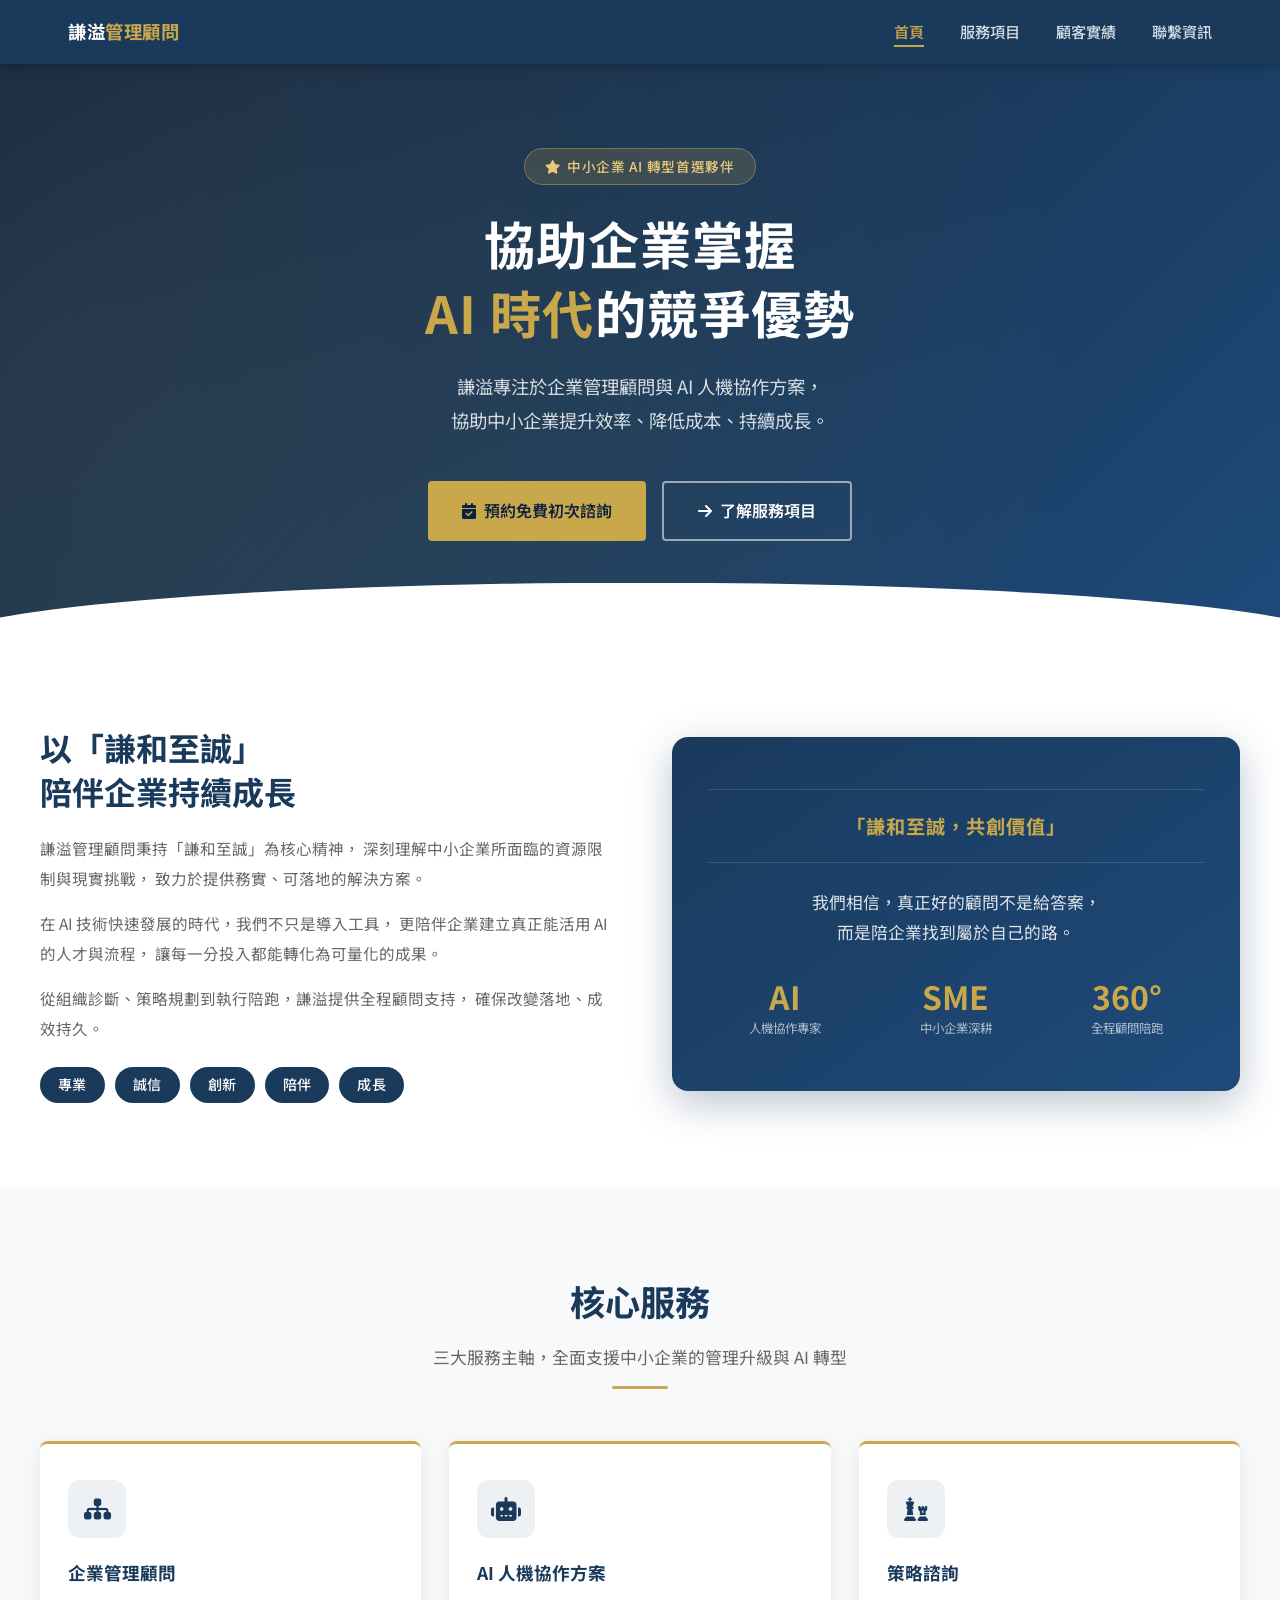
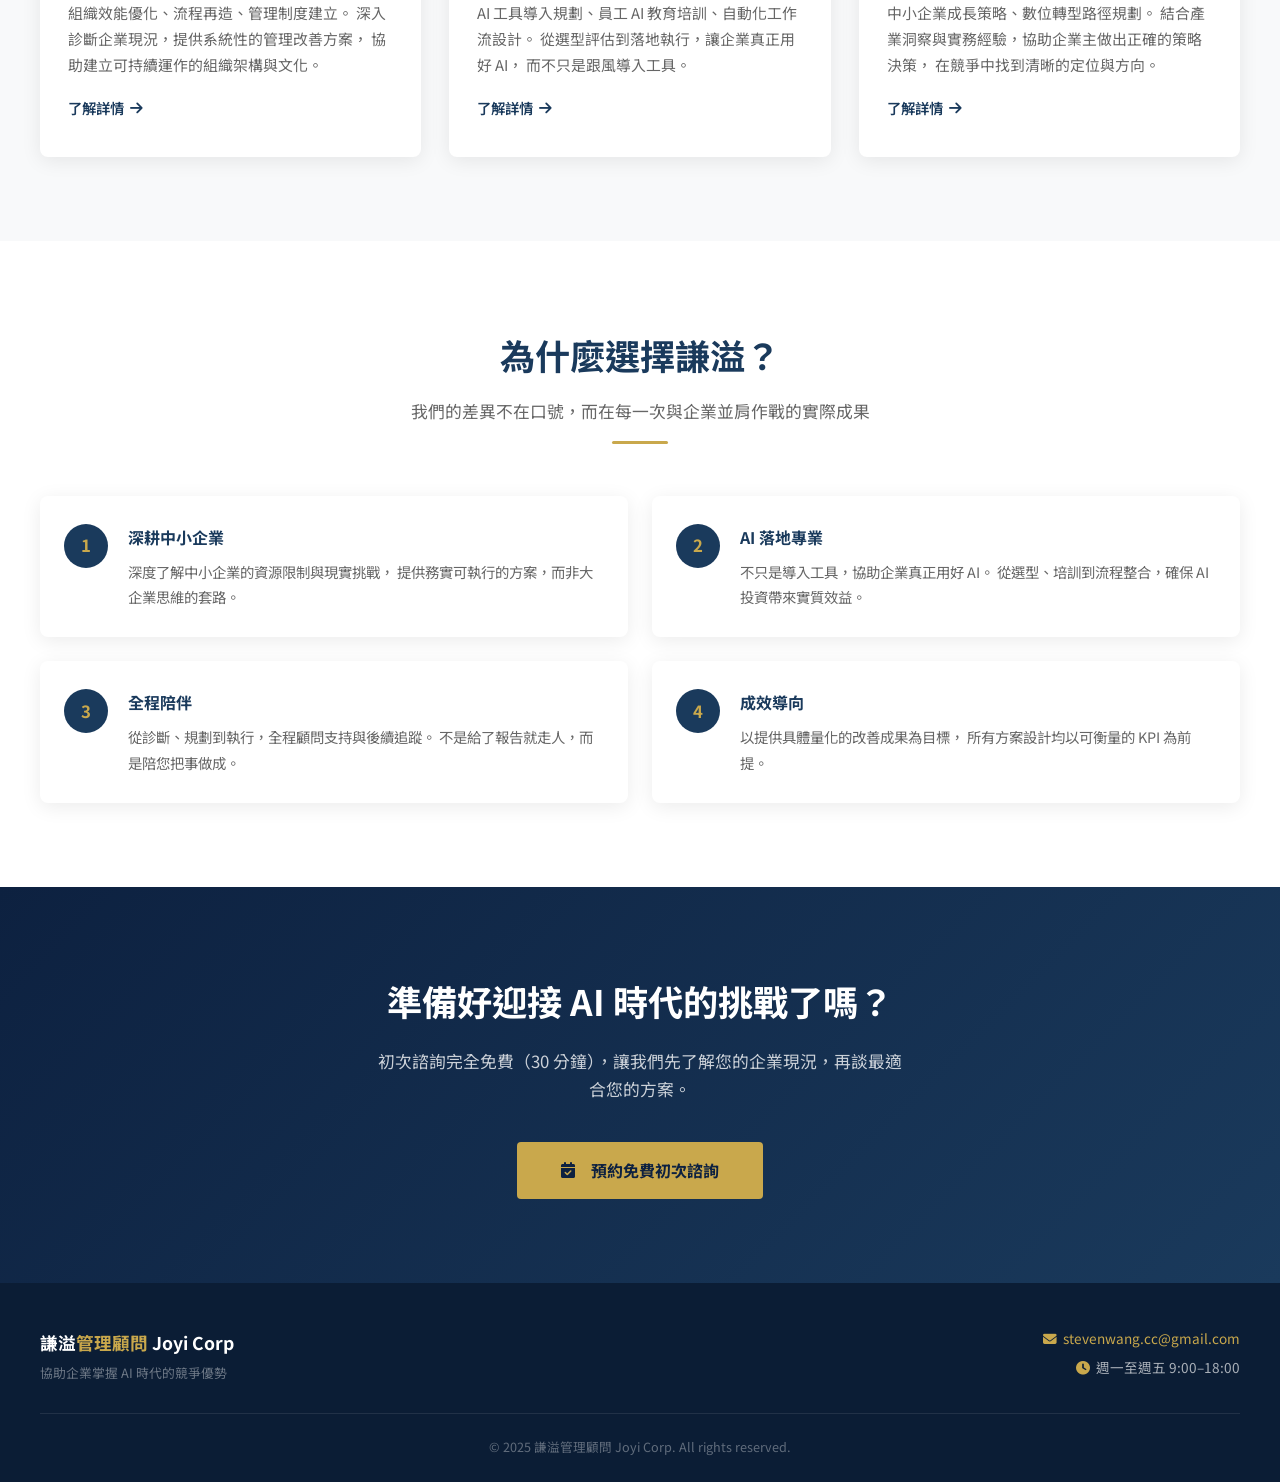
==== index.html @ e5830c94 "init: 謙溢管理顧問官網" ====
<!DOCTYPE html>
<html lang="zh-Hant">
<head>
  <meta charset="UTF-8" />
  <meta name="viewport" content="width=device-width, initial-scale=1.0" />

  <!-- SEO Meta Tags -->
  <title>謙溢管理顧問 Joyi Corp｜企業管理顧問與 AI 人機協作方案</title>
  <meta name="description" content="謙溢管理顧問（Joyi Corp）專注於企業管理顧問與 AI 人機協作方案，協助中小企業提升效率、降低成本、在 AI 時代建立可持續的競爭優勢。" />
  <meta name="keywords" content="企業管理顧問, AI 人機協作, 中小企業顧問, AI 導入, 組織效能優化, 數位轉型" />
  <meta name="robots" content="index, follow" />
  <link rel="canonical" href="https://www.joyicorp.com/" />

  <!-- Open Graph -->
  <meta property="og:type"        content="website" />
  <meta property="og:url"         content="https://www.joyicorp.com/" />
  <meta property="og:title"       content="謙溢管理顧問 Joyi Corp｜企業管理顧問與 AI 人機協作方案" />
  <meta property="og:description" content="謙溢管理顧問專注於企業管理顧問與 AI 人機協作方案，協助中小企業提升效率、降低成本、在 AI 時代建立可持續的競爭優勢。" />
  <meta property="og:site_name"   content="謙溢管理顧問 Joyi Corp" />

  <!-- Twitter Card -->
  <meta name="twitter:card"        content="summary_large_image" />
  <meta name="twitter:title"       content="謙溢管理顧問 Joyi Corp｜企業管理顧問與 AI 人機協作方案" />
  <meta name="twitter:description" content="謙溢管理顧問專注於企業管理顧問與 AI 人機協作方案，協助中小企業在 AI 時代建立競爭優勢。" />

  <!-- Fonts & Icons -->
  <link rel="preconnect" href="https://fonts.googleapis.com" />
  <link rel="preconnect" href="https://fonts.gstatic.com" crossorigin />
  <link href="https://fonts.googleapis.com/css2?family=Noto+Sans+TC:wght@400;500;700&display=swap" rel="stylesheet" />
  <link rel="stylesheet" href="https://cdnjs.cloudflare.com/ajax/libs/font-awesome/6.5.0/css/all.min.css" />

  <link rel="stylesheet" href="css/style.css" />
</head>
<body>

<!-- Navbar (動態插入) -->
<div id="navbar-placeholder"></div>

<!-- ===================================================
     Hero Section
     =================================================== -->
<section class="hero">
  <div class="hero-content">
    <div class="hero-badge"><i class="fas fa-star" style="margin-right:6px;"></i>中小企業 AI 轉型首選夥伴</div>
    <h1>協助企業掌握<br><em>AI 時代</em>的競爭優勢</h1>
    <p class="hero-sub">
      謙溢專注於企業管理顧問與 AI 人機協作方案，<br>
      協助中小企業提升效率、降低成本、持續成長。
    </p>
    <div class="hero-actions">
      <a href="contact.html" class="btn btn-accent">
        <i class="fas fa-calendar-check"></i>預約免費初次諮詢
      </a>
      <a href="services.html" class="btn btn-outline-light">
        <i class="fas fa-arrow-right"></i>了解服務項目
      </a>
    </div>
  </div>
</section>


<!-- ===================================================
     Company Introduction
     =================================================== -->
<section class="section">
  <div class="container">
    <div class="about-grid">
      <div class="about-text">
        <h2>以「謙和至誠」<br>陪伴企業持續成長</h2>
        <p>
          謙溢管理顧問秉持「謙和至誠」為核心精神，
          深刻理解中小企業所面臨的資源限制與現實挑戰，
          致力於提供務實、可落地的解決方案。
        </p>
        <p>
          在 AI 技術快速發展的時代，我們不只是導入工具，
          更陪伴企業建立真正能活用 AI 的人才與流程，
          讓每一分投入都能轉化為可量化的成果。
        </p>
        <p>
          從組織診斷、策略規劃到執行陪跑，謙溢提供全程顧問支持，
          確保改變落地、成效持久。
        </p>
        <div class="values-list">
          <span class="value-tag">專業</span>
          <span class="value-tag">誠信</span>
          <span class="value-tag">創新</span>
          <span class="value-tag">陪伴</span>
          <span class="value-tag">成長</span>
        </div>
      </div>

      <div class="about-visual">
        <div class="about-quote">「謙和至誠，共創價值」</div>
        <div class="about-main-text">
          我們相信，真正好的顧問不是給答案，<br>
          而是陪企業找到屬於自己的路。
        </div>
        <div class="stat-row">
          <div class="stat-item">
            <div class="num">AI</div>
            <div class="lbl">人機協作專家</div>
          </div>
          <div class="stat-item">
            <div class="num">SME</div>
            <div class="lbl">中小企業深耕</div>
          </div>
          <div class="stat-item">
            <div class="num">360°</div>
            <div class="lbl">全程顧問陪跑</div>
          </div>
        </div>
      </div>
    </div>
  </div>
</section>


<!-- ===================================================
     Core Services Overview
     =================================================== -->
<section class="section section-alt">
  <div class="container">
    <div class="section-title">
      <h2>核心服務</h2>
      <p>三大服務主軸，全面支援中小企業的管理升級與 AI 轉型</p>
      <div class="divider"></div>
    </div>

    <div class="cards-grid">

      <div class="card">
        <div class="card-icon"><i class="fas fa-sitemap"></i></div>
        <h3>企業管理顧問</h3>
        <p>
          組織效能優化、流程再造、管理制度建立。
          深入診斷企業現況，提供系統性的管理改善方案，
          協助建立可持續運作的組織架構與文化。
        </p>
        <a href="services.html" class="card-link">了解詳情 <i class="fas fa-arrow-right"></i></a>
      </div>

      <div class="card">
        <div class="card-icon"><i class="fas fa-robot"></i></div>
        <h3>AI 人機協作方案</h3>
        <p>
          AI 工具導入規劃、員工 AI 教育培訓、自動化工作流設計。
          從選型評估到落地執行，讓企業真正用好 AI，
          而不只是跟風導入工具。
        </p>
        <a href="services.html" class="card-link">了解詳情 <i class="fas fa-arrow-right"></i></a>
      </div>

      <div class="card">
        <div class="card-icon"><i class="fas fa-chess"></i></div>
        <h3>策略諮詢</h3>
        <p>
          中小企業成長策略、數位轉型路徑規劃。
          結合產業洞察與實務經驗，協助企業主做出正確的策略決策，
          在競爭中找到清晰的定位與方向。
        </p>
        <a href="services.html" class="card-link">了解詳情 <i class="fas fa-arrow-right"></i></a>
      </div>

    </div>
  </div>
</section>


<!-- ===================================================
     Why Choose Joyi
     =================================================== -->
<section class="section">
  <div class="container">
    <div class="section-title">
      <h2>為什麼選擇謙溢？</h2>
      <p>我們的差異不在口號，而在每一次與企業並肩作戰的實際成果</p>
      <div class="divider"></div>
    </div>

    <div class="why-grid">

      <div class="why-item">
        <div class="why-num">1</div>
        <div class="why-body">
          <h3>深耕中小企業</h3>
          <p>
            深度了解中小企業的資源限制與現實挑戰，
            提供務實可執行的方案，而非大企業思維的套路。
          </p>
        </div>
      </div>

      <div class="why-item">
        <div class="why-num">2</div>
        <div class="why-body">
          <h3>AI 落地專業</h3>
          <p>
            不只是導入工具，協助企業真正用好 AI。
            從選型、培訓到流程整合，確保 AI 投資帶來實質效益。
          </p>
        </div>
      </div>

      <div class="why-item">
        <div class="why-num">3</div>
        <div class="why-body">
          <h3>全程陪伴</h3>
          <p>
            從診斷、規劃到執行，全程顧問支持與後續追蹤。
            不是給了報告就走人，而是陪您把事做成。
          </p>
        </div>
      </div>

      <div class="why-item">
        <div class="why-num">4</div>
        <div class="why-body">
          <h3>成效導向</h3>
          <p>
            以提供具體量化的改善成果為目標，
            所有方案設計均以可衡量的 KPI 為前提。
          </p>
        </div>
      </div>

    </div>
  </div>
</section>


<!-- ===================================================
     CTA
     =================================================== -->
<section class="cta-section">
  <div class="container">
    <h2>準備好迎接 AI 時代的挑戰了嗎？</h2>
    <p>初次諮詢完全免費（30 分鐘），讓我們先了解您的企業現況，再談最適合您的方案。</p>
    <a href="contact.html" class="btn btn-accent-full">
      <i class="fas fa-calendar-check"></i>&ensp;預約免費初次諮詢
    </a>
  </div>
</section>


<!-- Footer (動態插入) -->
<div id="footer-placeholder"></div>

<script src="js/main.js"></script>
</body>
</html>
---- css/style.css ----
/* ================================================================
   謙溢管理顧問 Joyi Corp — Main Stylesheet
   ================================================================ */

/* === Reset & Base === */
*, *::before, *::after { box-sizing: border-box; margin: 0; padding: 0; }

:root {
  --primary:      #1a3a5c;
  --primary-dark: #0d2140;
  --primary-mid:  #1e4a7a;
  --accent:       #c9a84c;
  --accent-light: #e8c97a;
  --white:        #ffffff;
  --bg:           #f8f9fa;
  --text:         #2d2d2d;
  --text-light:   #666666;
  --border:       #e0e0e0;
  --shadow:       0 4px 20px rgba(0,0,0,0.08);
  --radius:       8px;
  --transition:   0.3s ease;
}

html { scroll-behavior: smooth; }

body {
  font-family: 'Noto Sans TC', sans-serif;
  color: var(--text);
  background: var(--white);
  line-height: 1.7;
  font-size: 16px;
}

img { max-width: 100%; display: block; }
a { color: inherit; }


/* ================================================================
   NAVBAR
   ================================================================ */
.navbar {
  position: fixed;
  top: 0; left: 0; right: 0;
  background: var(--primary);
  z-index: 1000;
  box-shadow: 0 2px 12px rgba(0,0,0,0.25);
}

.navbar-inner {
  max-width: 1200px;
  margin: 0 auto;
  padding: 0 28px;
  height: 64px;
  display: flex;
  align-items: center;
  justify-content: space-between;
}

.navbar-logo {
  text-decoration: none;
  font-size: 1.15rem;
  font-weight: 700;
  color: var(--white);
  letter-spacing: 0.03em;
  white-space: nowrap;
}
.navbar-logo span { color: var(--accent); }

.navbar-links {
  display: flex;
  list-style: none;
  gap: 36px;
}
.navbar-links a {
  text-decoration: none;
  color: rgba(255,255,255,0.82);
  font-size: 0.95rem;
  font-weight: 500;
  padding-bottom: 3px;
  border-bottom: 2px solid transparent;
  transition: color var(--transition), border-color var(--transition);
}
.navbar-links a:hover,
.navbar-links a.active {
  color: var(--accent);
  border-bottom-color: var(--accent);
}

.navbar-toggle {
  display: none;
  background: none;
  border: none;
  color: var(--white);
  font-size: 1.4rem;
  cursor: pointer;
  padding: 4px;
  line-height: 1;
}


/* ================================================================
   HERO
   ================================================================ */
.hero {
  background: linear-gradient(135deg, var(--primary-dark) 0%, var(--primary) 55%, var(--primary-mid) 100%);
  color: var(--white);
  padding: 148px 28px 100px;
  text-align: center;
  position: relative;
  overflow: hidden;
}

.hero::before {
  content: '';
  position: absolute;
  top: -40%; left: -40%;
  width: 180%; height: 180%;
  background: radial-gradient(circle at 25% 55%, rgba(201,168,76,0.12) 0%, transparent 55%);
  pointer-events: none;
}

.hero::after {
  content: '';
  position: absolute;
  bottom: -2px; left: 0; right: 0;
  height: 60px;
  background: var(--white);
  clip-path: ellipse(55% 100% at 50% 100%);
}

.hero-content {
  position: relative;
  max-width: 820px;
  margin: 0 auto;
}

.hero-badge {
  display: inline-block;
  background: rgba(201,168,76,0.18);
  border: 1px solid rgba(201,168,76,0.45);
  color: var(--accent-light);
  padding: 6px 20px;
  border-radius: 20px;
  font-size: 0.85rem;
  font-weight: 500;
  letter-spacing: 0.05em;
  margin-bottom: 24px;
}

.hero h1 {
  font-size: clamp(1.9rem, 4.5vw, 3.2rem);
  font-weight: 700;
  line-height: 1.35;
  margin-bottom: 22px;
  letter-spacing: 0.02em;
}

.hero h1 em {
  color: var(--accent);
  font-style: normal;
}

.hero-sub {
  font-size: clamp(1rem, 2vw, 1.15rem);
  color: rgba(255,255,255,0.82);
  max-width: 660px;
  margin: 0 auto 44px;
  line-height: 1.85;
}

.hero-actions {
  display: flex;
  gap: 16px;
  justify-content: center;
  flex-wrap: wrap;
}


/* ================================================================
   BUTTONS
   ================================================================ */
.btn {
  display: inline-flex;
  align-items: center;
  gap: 8px;
  padding: 14px 34px;
  border-radius: 4px;
  font-size: 1rem;
  font-weight: 600;
  font-family: 'Noto Sans TC', sans-serif;
  text-decoration: none;
  cursor: pointer;
  border: none;
  transition: all var(--transition);
  white-space: nowrap;
}

.btn-accent {
  background: var(--accent);
  color: var(--primary-dark);
}
.btn-accent:hover {
  background: var(--accent-light);
  transform: translateY(-2px);
  box-shadow: 0 6px 22px rgba(201,168,76,0.45);
}

.btn-outline-light {
  background: transparent;
  color: var(--white);
  border: 2px solid rgba(255,255,255,0.55);
}
.btn-outline-light:hover {
  border-color: var(--accent);
  color: var(--accent);
}

.btn-primary {
  background: var(--primary);
  color: var(--white);
  width: 100%;
  padding: 14px;
  justify-content: center;
  font-size: 1rem;
  border-radius: var(--radius);
}
.btn-primary:hover {
  background: var(--primary-dark);
  transform: translateY(-1px);
  box-shadow: 0 4px 16px rgba(13,33,64,0.4);
}

.btn-accent-full {
  background: var(--accent);
  color: var(--primary-dark);
  font-weight: 700;
  padding: 15px 44px;
}
.btn-accent-full:hover {
  background: var(--accent-light);
  transform: translateY(-2px);
  box-shadow: 0 6px 22px rgba(201,168,76,0.45);
}


/* ================================================================
   LAYOUT UTILITIES
   ================================================================ */
.section { padding: 84px 28px; }
.section-alt { background: var(--bg); }
.section-dark {
  background: linear-gradient(135deg, var(--primary-dark) 0%, var(--primary) 100%);
  color: var(--white);
}

.container { max-width: 1200px; margin: 0 auto; }

.section-title {
  text-align: center;
  margin-bottom: 52px;
}
.section-title h2 {
  font-size: clamp(1.5rem, 3vw, 2.2rem);
  color: var(--primary);
  font-weight: 700;
  margin-bottom: 12px;
}
.section-title h2.light { color: var(--white); }
.section-title p {
  color: var(--text-light);
  font-size: 1.05rem;
  max-width: 600px;
  margin: 0 auto;
  line-height: 1.75;
}
.section-title p.light { color: rgba(255,255,255,0.75); }
.divider {
  width: 56px; height: 3px;
  background: var(--accent);
  margin: 14px auto 0;
  border-radius: 2px;
}


/* ================================================================
   PAGE HEADER (inner pages)
   ================================================================ */
.page-header {
  background: linear-gradient(135deg, var(--primary-dark) 0%, var(--primary) 60%, var(--primary-mid) 100%);
  color: var(--white);
  padding: 128px 28px 64px;
  text-align: center;
  position: relative;
  overflow: hidden;
}
.page-header::before {
  content: '';
  position: absolute;
  inset: 0;
  background: radial-gradient(circle at 70% 50%, rgba(201,168,76,0.09) 0%, transparent 55%);
  pointer-events: none;
}
.page-header-content { position: relative; }
.page-header h1 {
  font-size: clamp(1.8rem, 3.5vw, 2.8rem);
  font-weight: 700;
  margin-bottom: 14px;
}
.page-header p {
  color: rgba(255,255,255,0.8);
  font-size: 1.05rem;
  max-width: 600px;
  margin: 0 auto;
  line-height: 1.8;
}
.breadcrumb {
  font-size: 0.85rem;
  color: rgba(255,255,255,0.55);
  margin-bottom: 16px;
}
.breadcrumb a { color: var(--accent); text-decoration: none; }
.breadcrumb a:hover { text-decoration: underline; }


/* ================================================================
   SERVICE CARDS (homepage overview)
   ================================================================ */
.cards-grid {
  display: grid;
  grid-template-columns: repeat(auto-fit, minmax(290px, 1fr));
  gap: 28px;
}

.card {
  background: var(--white);
  border-radius: var(--radius);
  padding: 36px 28px;
  box-shadow: var(--shadow);
  border-top: 3px solid var(--accent);
  transition: transform var(--transition), box-shadow var(--transition);
}
.card:hover {
  transform: translateY(-5px);
  box-shadow: 0 10px 36px rgba(0,0,0,0.12);
}

.card-icon {
  width: 58px; height: 58px;
  background: rgba(26,58,92,0.07);
  border-radius: 12px;
  display: flex; align-items: center; justify-content: center;
  margin-bottom: 20px;
  font-size: 1.5rem;
  color: var(--primary);
}

.card h3 {
  font-size: 1.1rem;
  color: var(--primary);
  font-weight: 700;
  margin-bottom: 12px;
}

.card p {
  color: var(--text-light);
  font-size: 0.93rem;
  line-height: 1.75;
}

.card-link {
  display: inline-flex;
  align-items: center;
  gap: 6px;
  margin-top: 18px;
  color: var(--primary);
  font-weight: 600;
  font-size: 0.9rem;
  text-decoration: none;
  transition: color var(--transition), gap var(--transition);
}
.card-link:hover { color: var(--accent); gap: 10px; }


/* ================================================================
   ABOUT SECTION
   ================================================================ */
.about-grid {
  display: grid;
  grid-template-columns: 1fr 1fr;
  gap: 64px;
  align-items: center;
}

.about-text h2 {
  font-size: clamp(1.4rem, 2.5vw, 2rem);
  color: var(--primary);
  font-weight: 700;
  margin-bottom: 20px;
  line-height: 1.4;
}

.about-text p {
  color: var(--text-light);
  line-height: 1.9;
  margin-bottom: 16px;
  font-size: 0.97rem;
}

.values-list {
  display: flex;
  flex-wrap: wrap;
  gap: 10px;
  margin-top: 24px;
}

.value-tag {
  background: var(--primary);
  color: var(--white);
  padding: 6px 18px;
  border-radius: 20px;
  font-size: 0.88rem;
  font-weight: 500;
  letter-spacing: 0.03em;
}

.about-visual {
  background: linear-gradient(145deg, var(--primary) 0%, var(--primary-mid) 100%);
  border-radius: 16px;
  padding: 52px 36px;
  color: var(--white);
  text-align: center;
  box-shadow: 0 12px 40px rgba(26,58,92,0.3);
}

.about-main-text {
  font-size: 1.05rem;
  color: rgba(255,255,255,0.85);
  line-height: 1.8;
  margin-bottom: 32px;
}

.about-quote {
  font-size: 1.2rem;
  color: var(--accent);
  font-weight: 700;
  padding: 20px 0;
  border-top: 1px solid rgba(255,255,255,0.12);
  border-bottom: 1px solid rgba(255,255,255,0.12);
  margin-bottom: 24px;
  letter-spacing: 0.05em;
}

.stat-row {
  display: flex;
  justify-content: space-around;
  gap: 16px;
}

.stat-item .num {
  font-size: 2rem;
  font-weight: 700;
  color: var(--accent);
  line-height: 1;
}

.stat-item .lbl {
  font-size: 0.78rem;
  color: rgba(255,255,255,0.65);
  margin-top: 6px;
}


/* ================================================================
   WHY CHOOSE
   ================================================================ */
.why-grid {
  display: grid;
  grid-template-columns: repeat(2, 1fr);
  gap: 24px;
}

.why-item {
  display: flex;
  gap: 20px;
  padding: 28px 24px;
  background: var(--white);
  border-radius: var(--radius);
  box-shadow: var(--shadow);
  transition: transform var(--transition);
}
.why-item:hover { transform: translateY(-3px); }

.why-num {
  flex-shrink: 0;
  width: 44px; height: 44px;
  background: var(--primary);
  color: var(--accent);
  border-radius: 50%;
  display: flex; align-items: center; justify-content: center;
  font-size: 1.05rem;
  font-weight: 700;
}

.why-body h3 {
  font-size: 1rem;
  color: var(--primary);
  font-weight: 700;
  margin-bottom: 8px;
}
.why-body p {
  font-size: 0.9rem;
  color: var(--text-light);
  line-height: 1.75;
}


/* ================================================================
   CTA SECTION
   ================================================================ */
.cta-section {
  background: linear-gradient(135deg, var(--primary-dark) 0%, var(--primary) 100%);
  color: var(--white);
  text-align: center;
  padding: 84px 28px;
}
.cta-section h2 {
  font-size: clamp(1.5rem, 3vw, 2.2rem);
  font-weight: 700;
  margin-bottom: 16px;
}
.cta-section p {
  color: rgba(255,255,255,0.78);
  margin-bottom: 38px;
  font-size: 1.05rem;
  max-width: 540px;
  margin-left: auto;
  margin-right: auto;
}
.cta-section p + .btn { margin-top: 0; }


/* ================================================================
   SERVICES PAGE
   ================================================================ */
.service-block {
  padding: 60px 0;
  border-bottom: 1px solid var(--border);
}
.service-block:last-child {
  border-bottom: none;
  padding-bottom: 0;
}
.service-block:first-child { padding-top: 0; }

.service-header {
  display: flex;
  align-items: flex-start;
  gap: 20px;
  margin-bottom: 36px;
}

.service-icon {
  flex-shrink: 0;
  width: 68px; height: 68px;
  background: var(--primary);
  border-radius: 14px;
  display: flex; align-items: center; justify-content: center;
  font-size: 1.8rem;
  color: var(--accent);
  box-shadow: 0 4px 16px rgba(26,58,92,0.25);
}

.service-header-text h2 {
  font-size: clamp(1.3rem, 2.5vw, 1.9rem);
  color: var(--primary);
  font-weight: 700;
  margin-bottom: 8px;
}
.service-header-text p {
  color: var(--text-light);
  font-size: 0.97rem;
  line-height: 1.7;
  max-width: 680px;
}

.service-items {
  display: grid;
  grid-template-columns: repeat(auto-fit, minmax(240px, 1fr));
  gap: 20px;
}

.service-item {
  background: var(--bg);
  border-radius: var(--radius);
  padding: 24px 22px;
  border-left: 4px solid var(--accent);
  transition: box-shadow var(--transition), transform var(--transition);
}
.service-item:hover {
  box-shadow: var(--shadow);
  transform: translateX(4px);
}

.service-item-icon {
  font-size: 1.3rem;
  color: var(--primary);
  margin-bottom: 12px;
}

.service-item h4 {
  font-size: 1rem;
  color: var(--primary);
  font-weight: 700;
  margin-bottom: 8px;
}
.service-item p {
  font-size: 0.88rem;
  color: var(--text-light);
  line-height: 1.75;
}


/* ================================================================
   CASES PAGE
   ================================================================ */
.cases-grid {
  display: grid;
  grid-template-columns: repeat(auto-fit, minmax(300px, 1fr));
  gap: 28px;
}

.case-card {
  background: var(--white);
  border-radius: var(--radius);
  overflow: hidden;
  box-shadow: var(--shadow);
  transition: transform var(--transition), box-shadow var(--transition);
}
.case-card:hover {
  transform: translateY(-4px);
  box-shadow: 0 10px 36px rgba(0,0,0,0.12);
}

.case-card-header {
  background: var(--primary);
  padding: 18px 24px;
  display: flex;
  align-items: center;
  gap: 12px;
}

.case-num {
  color: rgba(255,255,255,0.45);
  font-size: 0.85rem;
  font-weight: 700;
}

.case-industry-badge {
  background: var(--accent);
  color: var(--primary-dark);
  padding: 4px 14px;
  border-radius: 20px;
  font-size: 0.83rem;
  font-weight: 700;
  letter-spacing: 0.03em;
}

.case-card-body { padding: 24px; }

.case-row { margin-bottom: 18px; }
.case-row:last-child { margin-bottom: 0; }

.case-label {
  display: flex;
  align-items: center;
  gap: 6px;
  font-size: 0.78rem;
  color: var(--text-light);
  text-transform: uppercase;
  letter-spacing: 0.08em;
  margin-bottom: 6px;
  font-weight: 600;
}
.case-label i { color: var(--accent); font-size: 0.85rem; }

.case-content {
  color: var(--text);
  font-size: 0.93rem;
  line-height: 1.7;
}
.case-pending { color: #b0b0b0; font-style: italic; }


/* Testimonials */
.testimonials-grid {
  display: grid;
  grid-template-columns: repeat(auto-fit, minmax(290px, 1fr));
  gap: 28px;
}

.testimonial {
  background: var(--white);
  border-radius: var(--radius);
  padding: 36px 28px 28px;
  box-shadow: var(--shadow);
  position: relative;
  border-bottom: 3px solid var(--accent);
}

.testimonial-quote-icon {
  position: absolute;
  top: 18px; left: 22px;
  font-size: 4.5rem;
  color: var(--accent);
  opacity: 0.2;
  line-height: 1;
  font-family: Georgia, serif;
  user-select: none;
}

.testimonial-text {
  color: var(--text);
  font-size: 0.94rem;
  line-height: 1.85;
  font-style: italic;
  position: relative;
  margin-top: 10px;
}
.testimonial-text.pending { color: #bbb; }

.testimonial-author {
  margin-top: 22px;
  padding-top: 16px;
  border-top: 1px solid var(--border);
  font-weight: 700;
  color: var(--primary);
  font-size: 0.88rem;
  font-style: normal;
}
.testimonial-author.pending { color: #ccc; }


/* ================================================================
   CONTACT PAGE
   ================================================================ */
.contact-grid {
  display: grid;
  grid-template-columns: 1.8fr 1fr;
  gap: 52px;
  align-items: start;
}

.form-section-title {
  font-size: 1.2rem;
  color: var(--primary);
  font-weight: 700;
  margin-bottom: 28px;
  padding-bottom: 14px;
  border-bottom: 2px solid var(--accent);
}

.form-group { margin-bottom: 20px; }

.form-group label {
  display: block;
  font-size: 0.9rem;
  font-weight: 600;
  color: var(--primary);
  margin-bottom: 8px;
}
.form-group label .req {
  color: #d95f4b;
  margin-left: 2px;
}

.form-control {
  width: 100%;
  padding: 12px 16px;
  border: 1.5px solid var(--border);
  border-radius: var(--radius);
  font-size: 0.97rem;
  font-family: 'Noto Sans TC', sans-serif;
  color: var(--text);
  background: var(--white);
  transition: border-color var(--transition), box-shadow var(--transition);
  appearance: none;
  -webkit-appearance: none;
}
.form-control:focus {
  outline: none;
  border-color: var(--primary);
  box-shadow: 0 0 0 3px rgba(26,58,92,0.1);
}

.form-row {
  display: grid;
  grid-template-columns: 1fr 1fr;
  gap: 16px;
}

textarea.form-control {
  resize: vertical;
  min-height: 130px;
  line-height: 1.6;
}

select.form-control {
  background-image: url("data:image/svg+xml,%3Csvg xmlns='http://www.w3.org/2000/svg' width='12' height='8' viewBox='0 0 12 8'%3E%3Cpath fill='%231a3a5c' d='M1 1l5 5 5-5'/%3E%3C/svg%3E");
  background-repeat: no-repeat;
  background-position: right 14px center;
  padding-right: 40px;
  cursor: pointer;
}

.success-msg {
  display: none;
  background: #e8f5e9;
  color: #2e7d32;
  padding: 16px 20px;
  border-radius: var(--radius);
  border: 1px solid #a5d6a7;
  margin-top: 18px;
  font-size: 0.94rem;
  line-height: 1.7;
  align-items: center;
  gap: 10px;
}

.contact-info-panel {
  background: var(--bg);
  border-radius: var(--radius);
  padding: 32px 26px;
}

.info-panel-title {
  font-size: 1.1rem;
  color: var(--primary);
  font-weight: 700;
  margin-bottom: 28px;
  padding-bottom: 14px;
  border-bottom: 2px solid var(--accent);
}

.info-row {
  display: flex;
  gap: 14px;
  margin-bottom: 22px;
  align-items: flex-start;
}

.info-icon {
  flex-shrink: 0;
  width: 38px; height: 38px;
  background: var(--primary);
  border-radius: 8px;
  display: flex; align-items: center; justify-content: center;
  color: var(--accent);
  font-size: 0.88rem;
}

.info-text .lbl {
  font-size: 0.78rem;
  color: var(--text-light);
  margin-bottom: 3px;
  text-transform: uppercase;
  letter-spacing: 0.06em;
  font-weight: 600;
}
.info-text .val {
  font-size: 0.93rem;
  color: var(--text);
  font-weight: 500;
}
.info-text .val a {
  color: var(--primary);
  text-decoration: none;
}
.info-text .val a:hover { color: var(--accent); }

.info-cta-box {
  background: var(--primary);
  color: var(--white);
  border-radius: var(--radius);
  padding: 24px 20px;
  margin-top: 28px;
  text-align: center;
}
.info-cta-box .cta-tag {
  display: inline-block;
  background: var(--accent);
  color: var(--primary-dark);
  font-size: 0.78rem;
  font-weight: 700;
  padding: 4px 14px;
  border-radius: 20px;
  margin-bottom: 12px;
  letter-spacing: 0.04em;
}
.info-cta-box p {
  font-size: 0.93rem;
  color: rgba(255,255,255,0.88);
  line-height: 1.75;
}
.info-cta-box strong { color: var(--accent); }


/* ================================================================
   FOOTER
   ================================================================ */
.footer {
  background: #0b1d35;
  color: rgba(255,255,255,0.65);
  padding: 44px 28px 24px;
}

.footer-inner { max-width: 1200px; margin: 0 auto; }

.footer-top {
  display: flex;
  justify-content: space-between;
  align-items: center;
  flex-wrap: wrap;
  gap: 20px;
  padding-bottom: 28px;
  border-bottom: 1px solid rgba(255,255,255,0.09);
  margin-bottom: 22px;
}

.footer-logo-text {
  font-size: 1.1rem;
  font-weight: 700;
  color: var(--white);
}
.footer-logo-text span { color: var(--accent); }
.footer-logo-sub {
  font-size: 0.8rem;
  color: rgba(255,255,255,0.4);
  margin-top: 4px;
}

.footer-meta {
  text-align: right;
  font-size: 0.85rem;
}
.footer-meta a {
  color: var(--accent);
  text-decoration: none;
  transition: opacity var(--transition);
}
.footer-meta a:hover { opacity: 0.8; }
.footer-meta .sep { margin: 6px 0; }

.footer-bottom {
  text-align: center;
  font-size: 0.79rem;
  color: rgba(255,255,255,0.35);
}


/* ================================================================
   RESPONSIVE
   ================================================================ */
@media (max-width: 900px) {
  .about-grid      { grid-template-columns: 1fr; gap: 36px; }
  .why-grid        { grid-template-columns: 1fr; }
  .contact-grid    { grid-template-columns: 1fr; }
  .footer-meta     { text-align: left; }
}

@media (max-width: 768px) {
  .navbar-links {
    display: none;
    position: absolute;
    top: 64px; left: 0; right: 0;
    background: var(--primary);
    flex-direction: column;
    padding: 12px 24px 20px;
    gap: 0;
    box-shadow: 0 8px 16px rgba(0,0,0,0.25);
  }
  .navbar-links.open { display: flex; }
  .navbar-links a {
    padding: 13px 0;
    border-bottom: 1px solid rgba(255,255,255,0.08);
    border-left: none;
  }
  .navbar-links li:last-child a { border-bottom: none; }
  .navbar-toggle { display: block; }

  .hero { padding: 120px 20px 80px; }
  .hero::after { display: none; }
  .hero-actions { flex-direction: column; align-items: center; }
  .hero-actions .btn { width: 100%; max-width: 320px; justify-content: center; }

  .section { padding: 60px 20px; }

  .form-row { grid-template-columns: 1fr; }

  .service-header { flex-direction: column; }

  .cases-grid { grid-template-columns: 1fr; }
  .testimonials-grid { grid-template-columns: 1fr; }

  .footer-top { flex-direction: column; }
  .footer-meta { text-align: left; }
}

@media (max-width: 480px) {
  .cards-grid { grid-template-columns: 1fr; }
  .service-items { grid-template-columns: 1fr; }
  .stat-row { gap: 8px; }
}
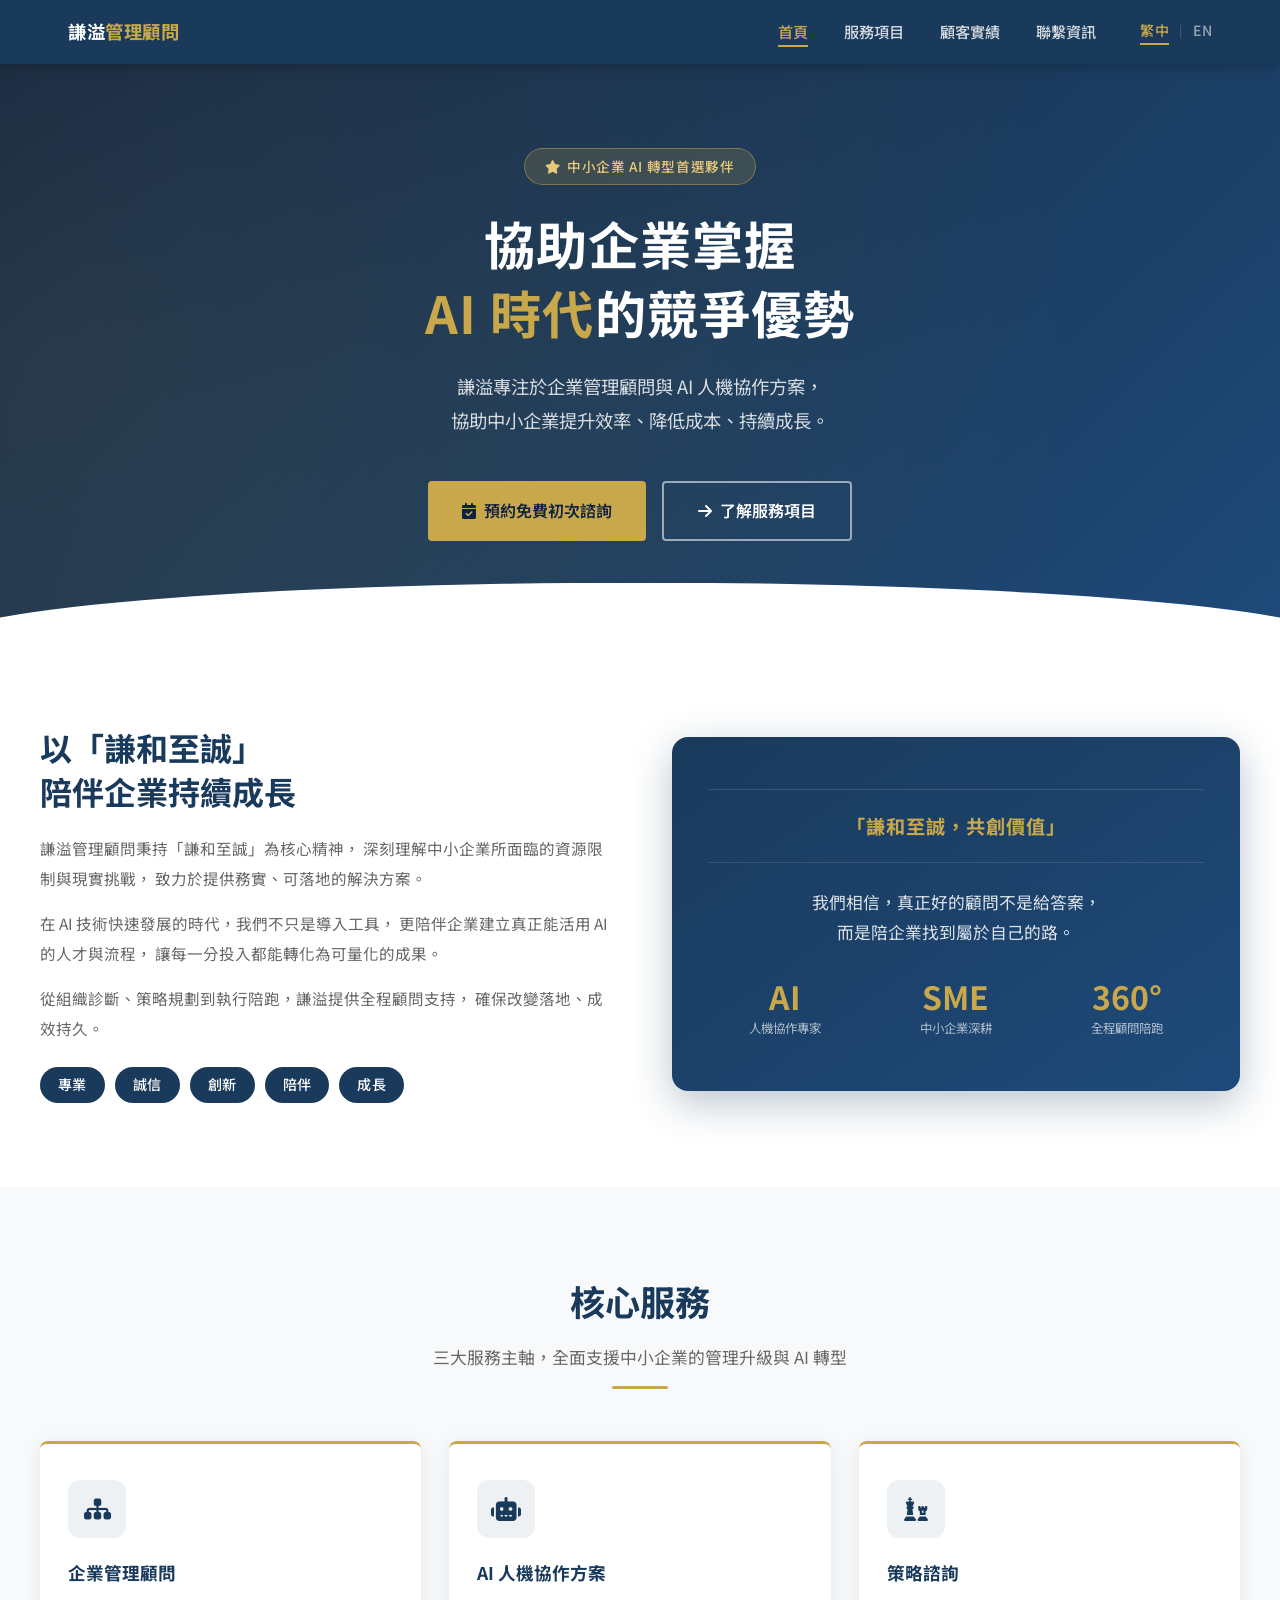
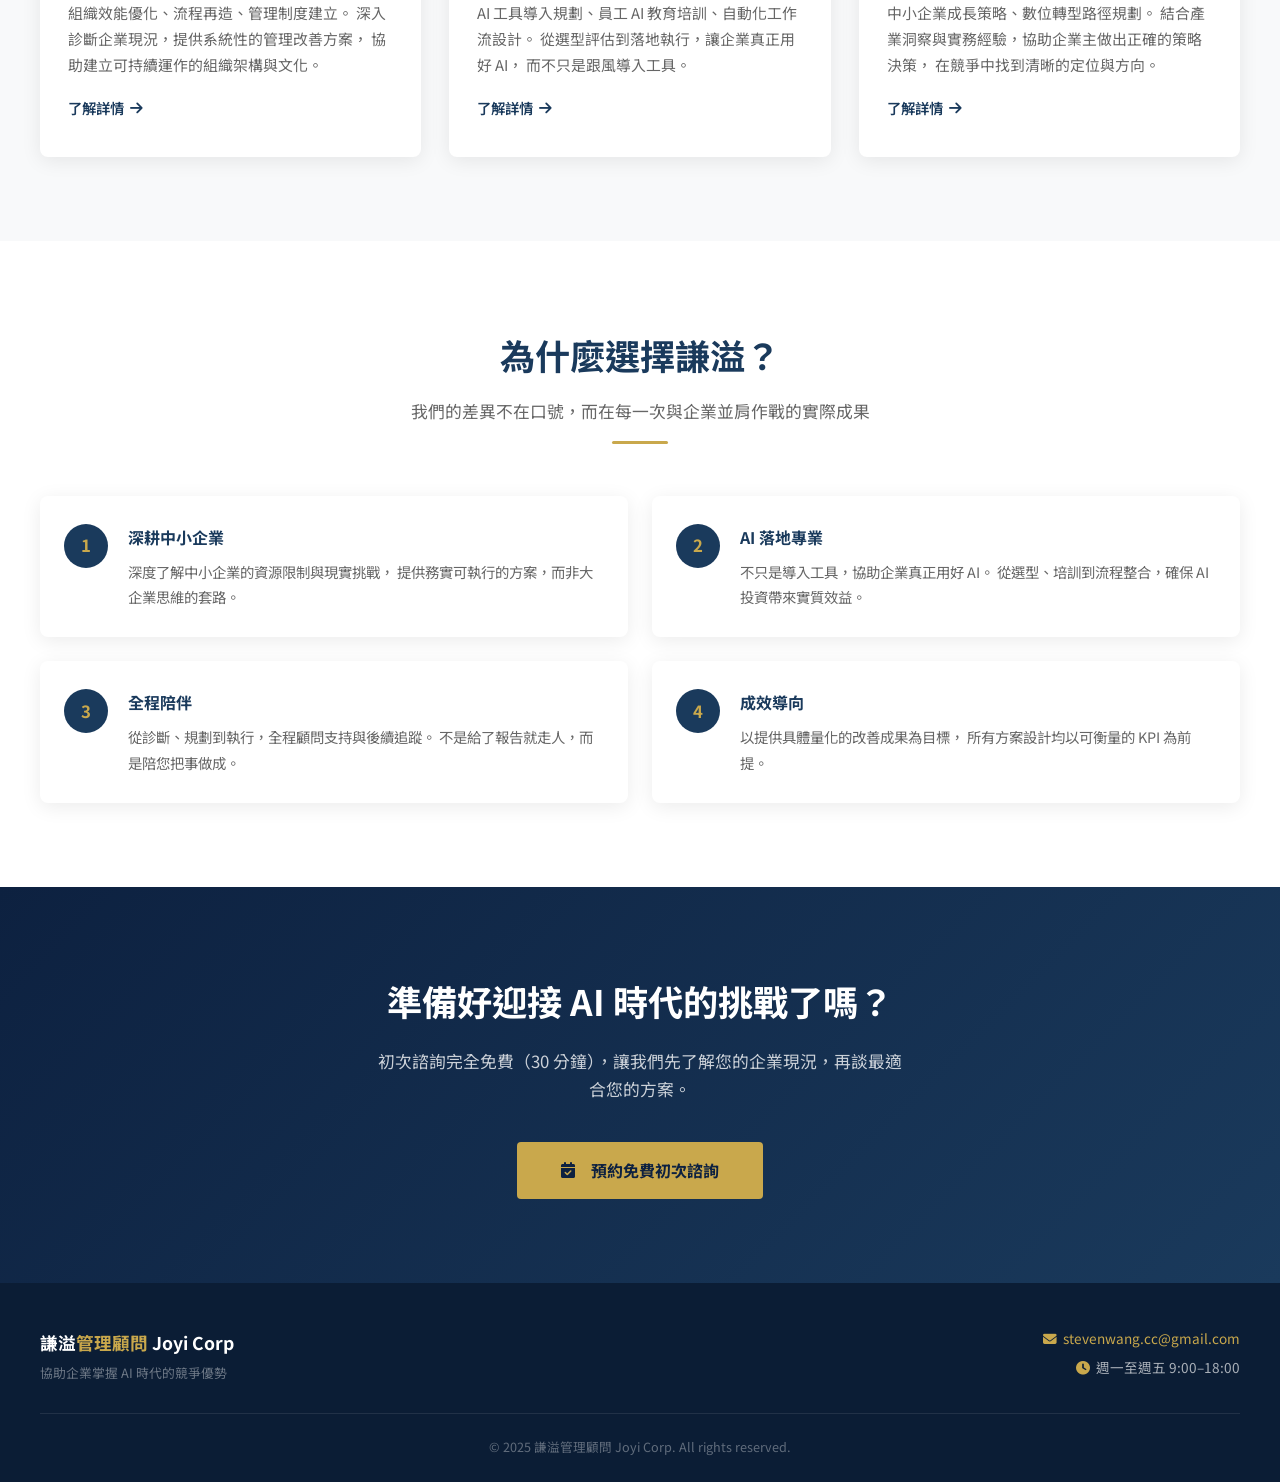
==== commit 1b01155f: "新增英文版網站與完整SEO設定" ====
--- a/index.html
+++ b/index.html
@@ -9,7 +9,10 @@
   <meta name="description" content="謙溢管理顧問（Joyi Corp）專注於企業管理顧問與 AI 人機協作方案，協助中小企業提升效率、降低成本、在 AI 時代建立可持續的競爭優勢。" />
   <meta name="keywords" content="企業管理顧問, AI 人機協作, 中小企業顧問, AI 導入, 組織效能優化, 數位轉型" />
   <meta name="robots" content="index, follow" />
-  <link rel="canonical" href="https://www.joyicorp.com/" />
+  <link rel="canonical" href="https://joyicorp.com/" />
+  <link rel="alternate" hreflang="zh-TW" href="https://joyicorp.com/" />
+  <link rel="alternate" hreflang="en" href="https://joyicorp.com/en/" />
+  <link rel="alternate" hreflang="x-default" href="https://joyicorp.com/" />
 
   <!-- Open Graph -->
   <meta property="og:type"        content="website" />
--- a/css/style.css
+++ b/css/style.css
@@ -954,6 +954,42 @@
   text-align: center;
   font-size: 0.79rem;
   color: rgba(255,255,255,0.35);
+}
+
+
+/* ================================================================
+   LANGUAGE SWITCHER
+   ================================================================ */
+.lang-item {
+  display: flex;
+  align-items: center;
+  margin-left: 8px;
+}
+
+.lang-sep {
+  color: rgba(255,255,255,0.3);
+  margin: 0 5px;
+  font-size: 0.85rem;
+  line-height: 1;
+}
+
+.navbar-links .lang-btn {
+  font-size: 0.88rem;
+  font-weight: 500;
+  padding-bottom: 0;
+  border-bottom: 2px solid transparent;
+  color: rgba(255,255,255,0.55);
+  letter-spacing: 0.03em;
+}
+
+.navbar-links .lang-btn:hover {
+  color: var(--accent);
+  border-bottom-color: transparent;
+}
+
+.navbar-links .lang-btn.lang-active {
+  color: var(--accent);
+  border-bottom-color: var(--accent);
 }
 
 
@@ -987,6 +1023,21 @@
   .navbar-links li:last-child a { border-bottom: none; }
   .navbar-toggle { display: block; }
 
+  /* Language switcher mobile */
+  .lang-item {
+    padding: 12px 0;
+    border-bottom: 1px solid rgba(255,255,255,0.08);
+    margin-left: 0;
+  }
+  .navbar-links li.lang-item:last-child { border-bottom: none; }
+  .navbar-links .lang-btn {
+    padding: 0;
+    border-bottom: none;
+  }
+  .navbar-links .lang-btn.lang-active {
+    border-bottom: none;
+  }
+
   .hero { padding: 120px 20px 80px; }
   .hero::after { display: none; }
   .hero-actions { flex-direction: column; align-items: center; }
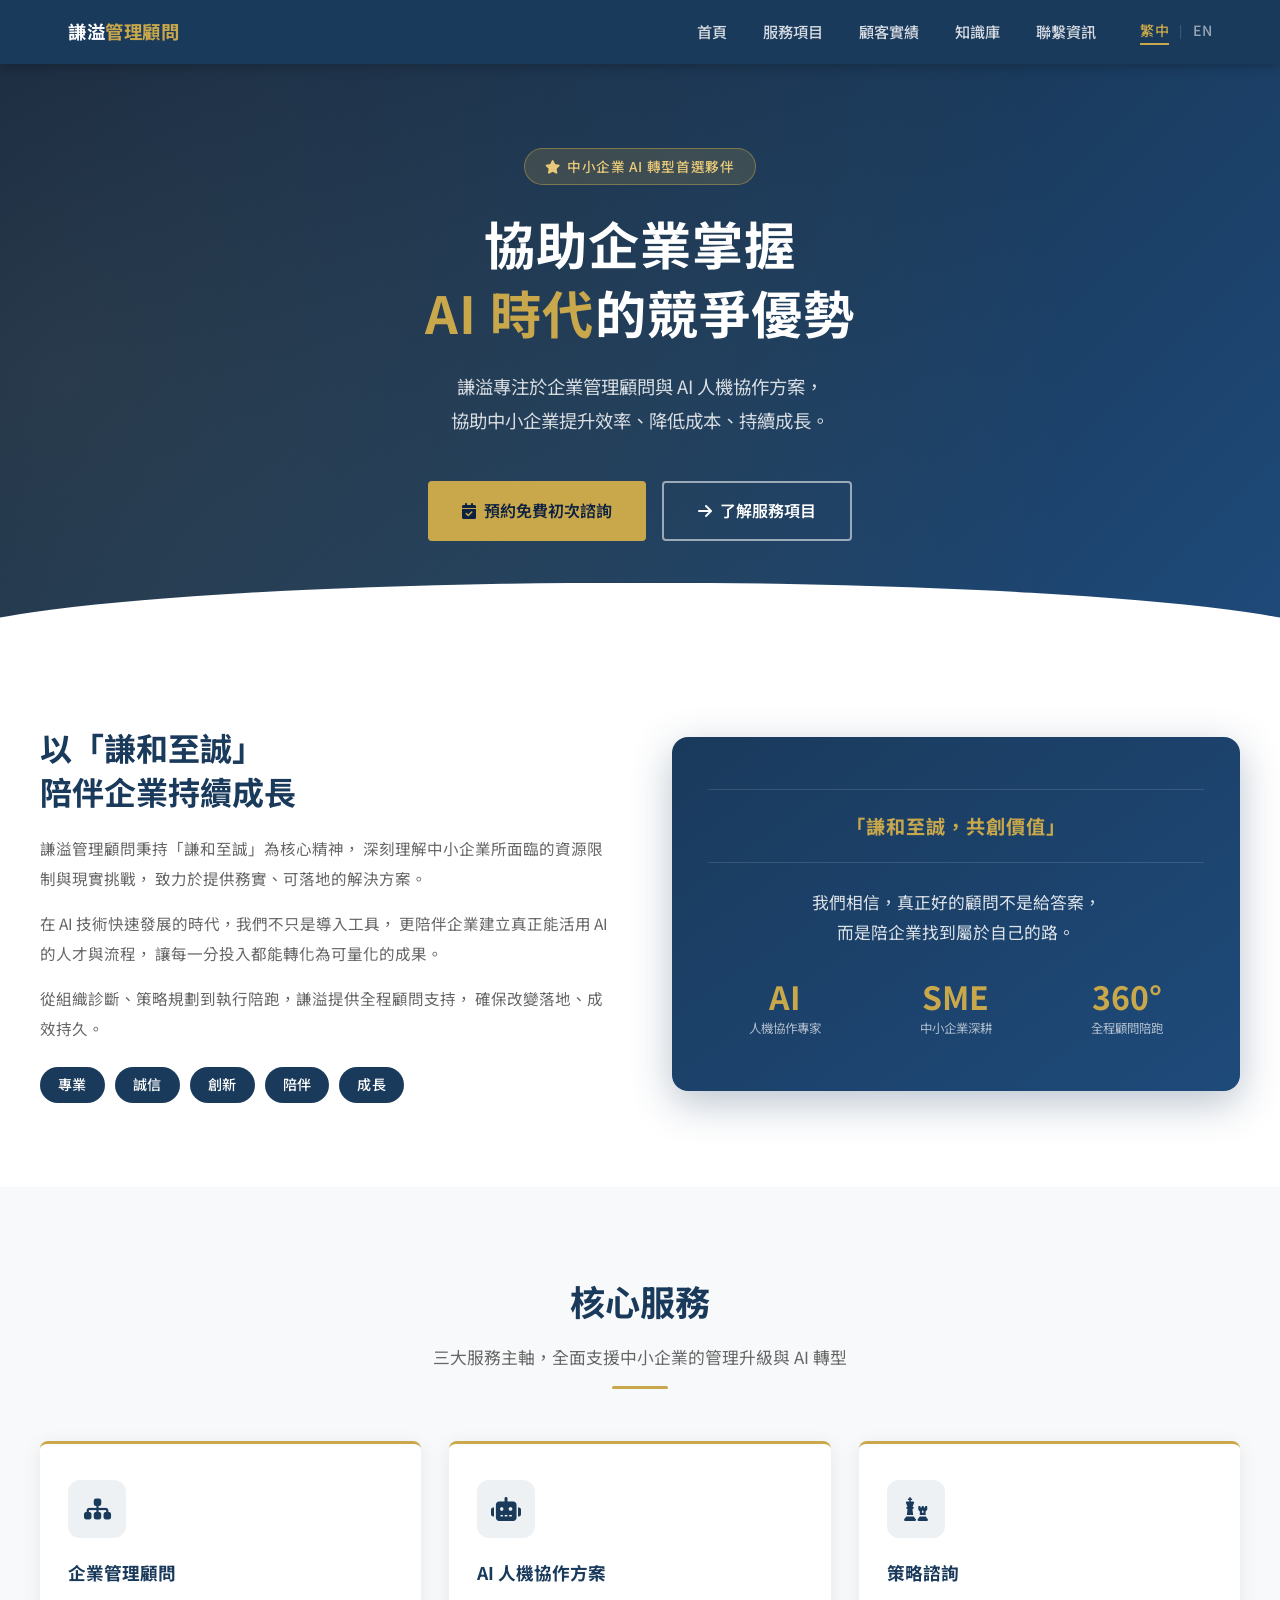
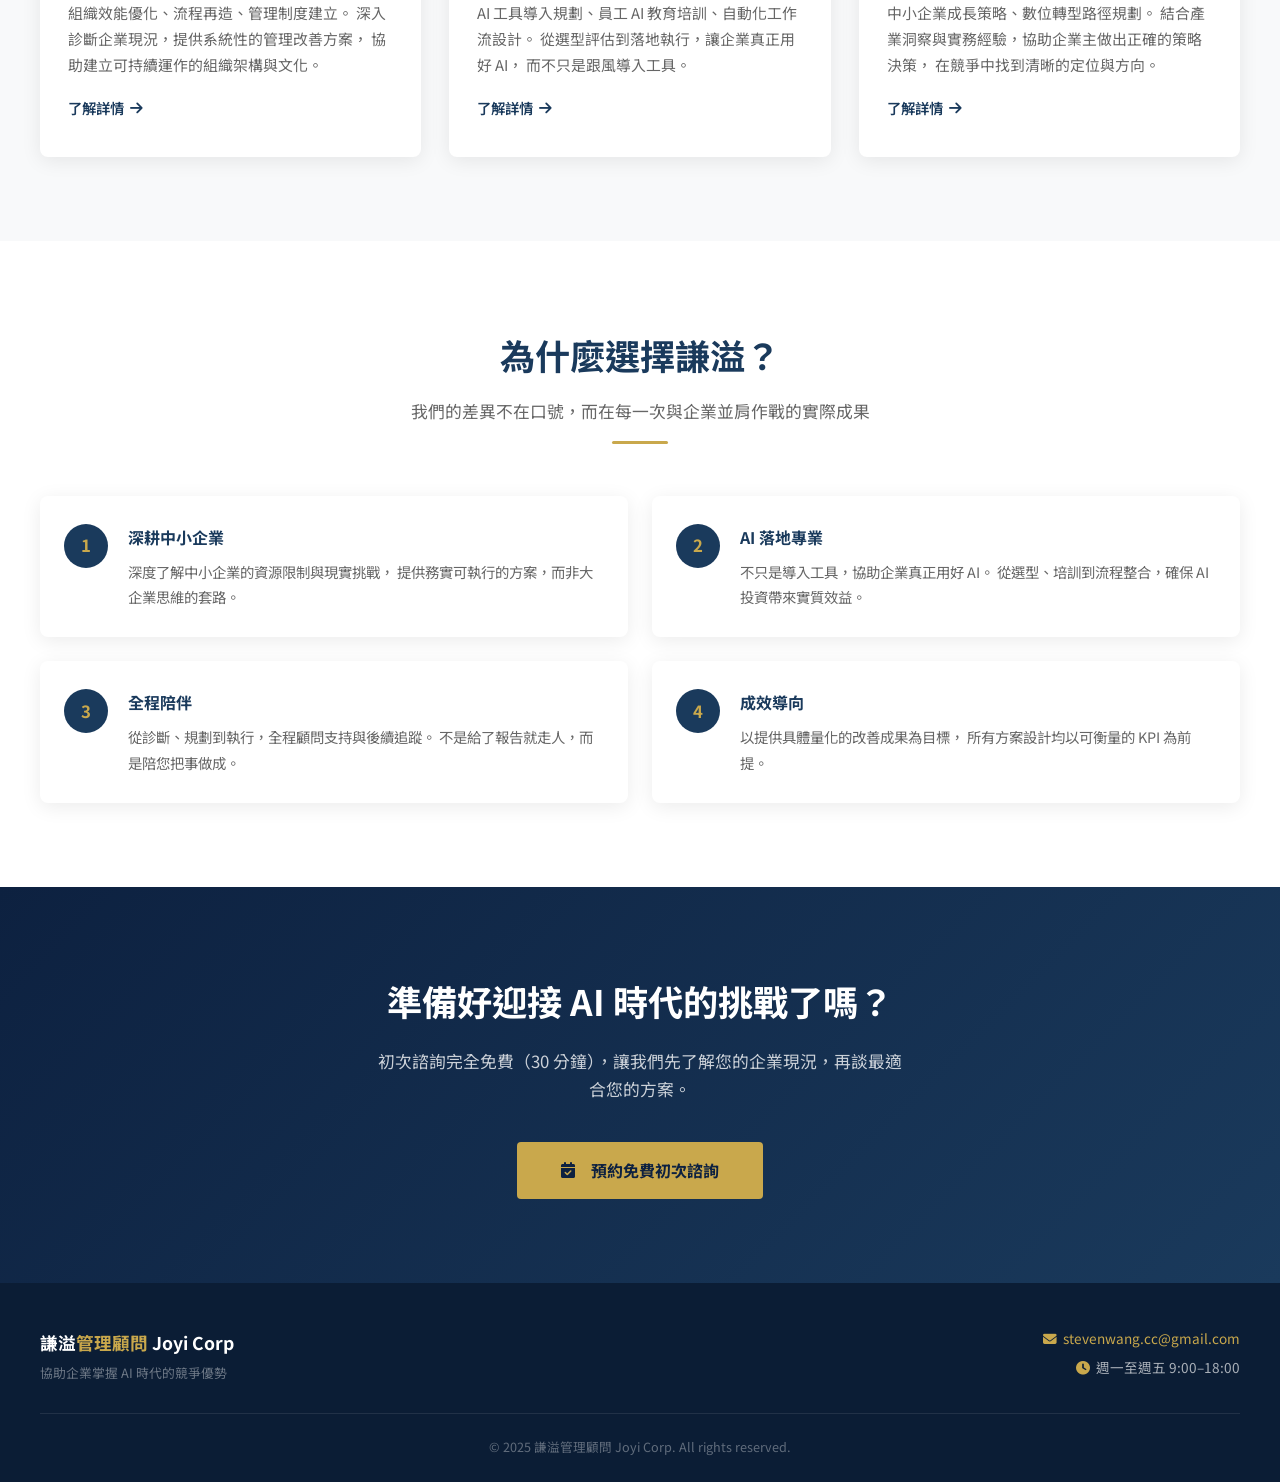
==== commit ca7023e4: "add Google Analytics 4 tracking code to all pages" ====
--- a/index.html
+++ b/index.html
@@ -33,6 +33,15 @@
   <link rel="stylesheet" href="https://cdnjs.cloudflare.com/ajax/libs/font-awesome/6.5.0/css/all.min.css" />
 
   <link rel="stylesheet" href="css/style.css" />
+
+  <!-- Google tag (gtag.js) -->
+  <script async src="https://www.googletagmanager.com/gtag/js?id=G-3XPFT1366R"></script>
+  <script>
+    window.dataLayer = window.dataLayer || [];
+    function gtag(){dataLayer.push(arguments);}
+    gtag('js', new Date());
+    gtag('config', 'G-3XPFT1366R');
+  </script>
 </head>
 <body>
 
